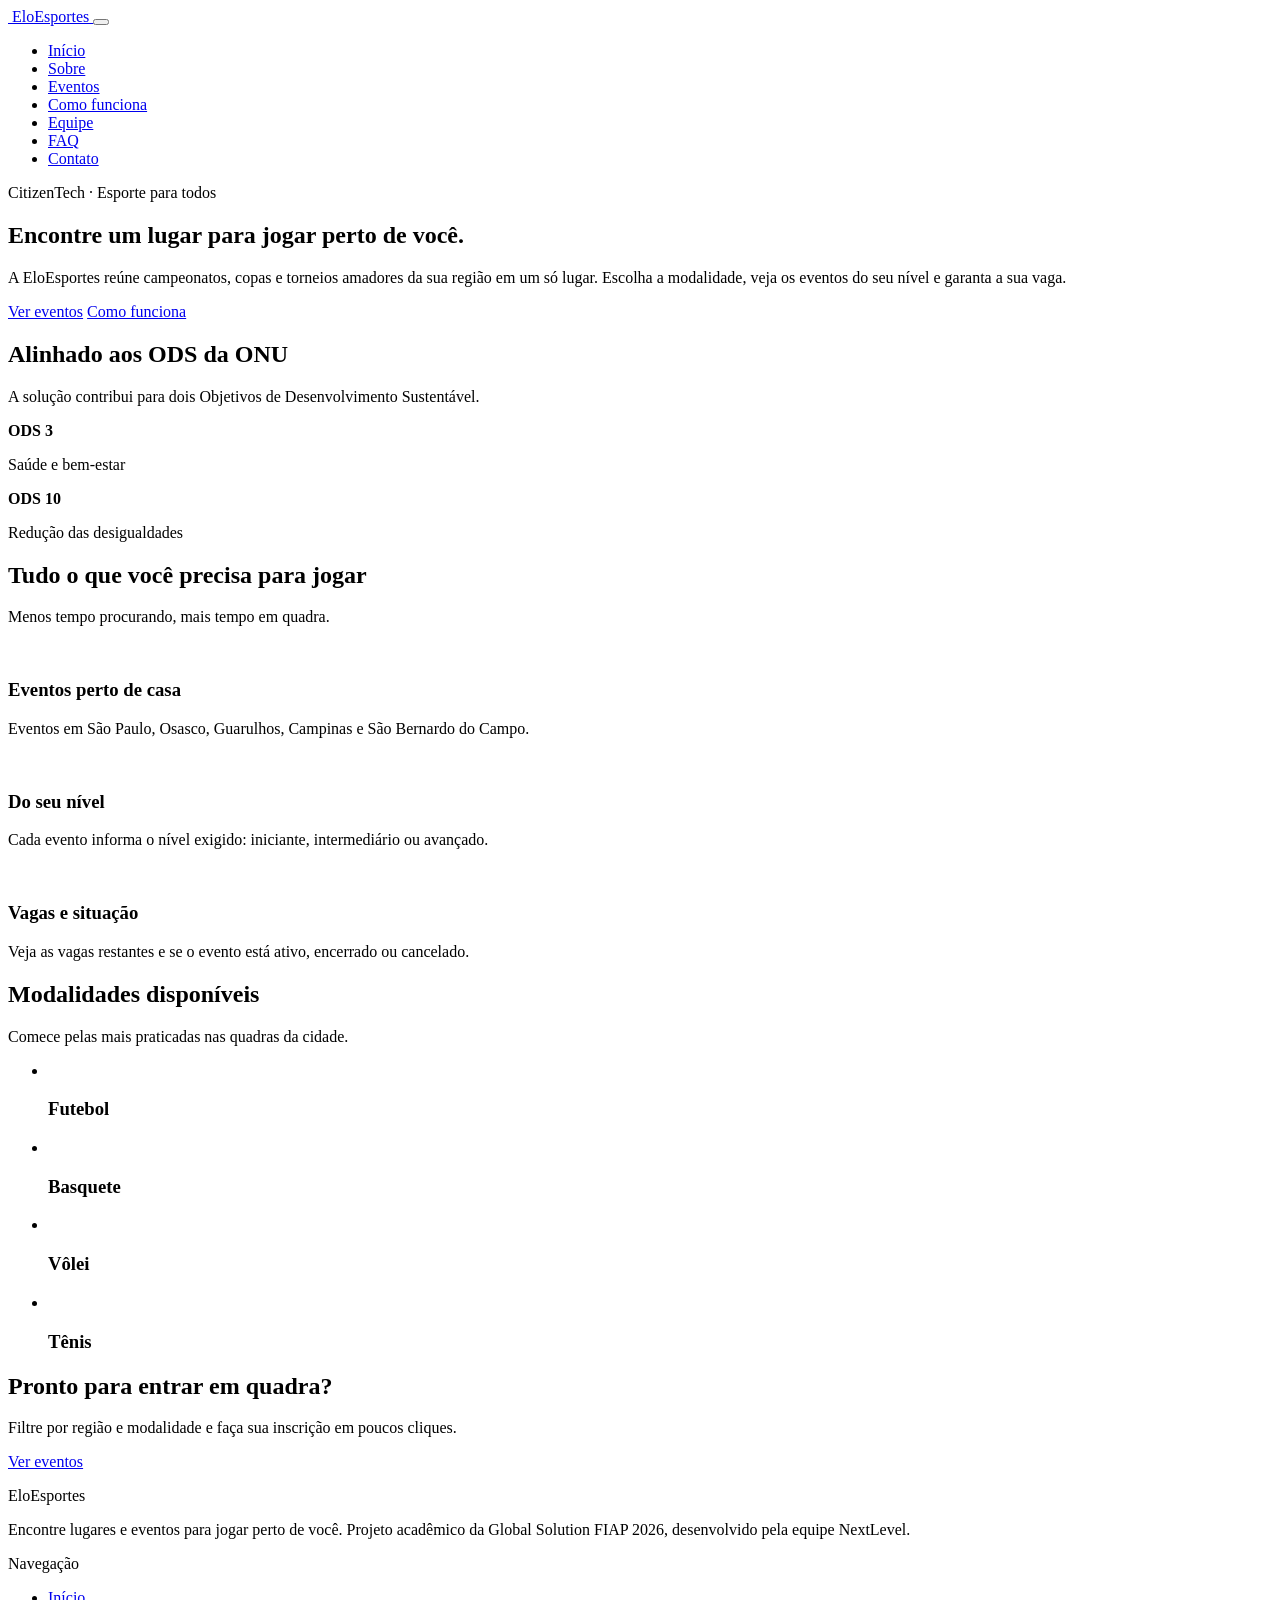
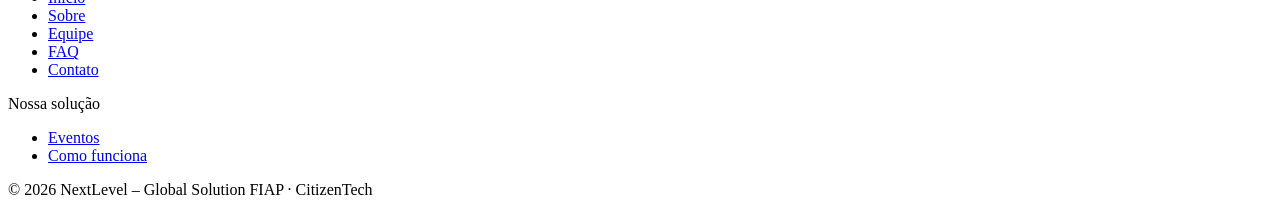
==== index.html @ 0ec85bc9 "feat: cria página inicial com apresentação e modalidades" ====
<!doctype html>
<html lang="pt-BR">
  <head>
    <meta charset="UTF-8" />
    <meta name="viewport" content="width=device-width, initial-scale=1.0" />
    <meta name="description" content="EloEsportes conecta jogadores a eventos e lugares para praticar esporte perto de casa, de acordo com o seu nível." />
    <link rel="icon" href="assets/icons/favicon.svg" type="image/svg+xml" />
    <link rel="stylesheet" href="css/style.css" />
    <title>EloEsportes | Encontre onde jogar</title>
    <script src="js/script.js" defer></script>
  </head>

  <body>
    <header class="site-header">
      <div class="container header-content">
        <a href="index.html" class="logo">
          <img src="assets/icons/logo.svg" alt="" />
          EloEsportes
        </a>

        <button class="menu-toggle" type="button" aria-label="Abrir menu">
          <span class="menu-toggle-barra"></span>
          <span class="menu-toggle-barra"></span>
          <span class="menu-toggle-barra"></span>
        </button>

        <nav class="menu-principal" aria-label="Menu principal">
          <ul class="nav-list">
            <li><a href="index.html" class="active" aria-current="page">Início</a></li>
            <li><a href="sobre.html">Sobre</a></li>
            <li><a href="eventos.html">Eventos</a></li>
            <li><a href="como-funciona.html">Como funciona</a></li>
            <li><a href="integrantes.html">Equipe</a></li>
            <li><a href="faq.html">FAQ</a></li>
            <li><a href="contato.html">Contato</a></li>
          </ul>
        </nav>
      </div>
    </header>

    <main>
      <section class="hero">
        <div class="container linha">
          <div class="col-2">
            <span class="tag">CitizenTech &middot; Esporte para todos</span>
            <h1>Encontre um lugar para <span>jogar</span> perto de você.</h1>
            <p class="subtitle">
              A EloEsportes reúne campeonatos, copas e torneios amadores da sua
              região em um só lugar. Escolha a modalidade, veja os eventos do
              seu nível e garanta a sua vaga.
            </p>
            <div class="flex">
              <a href="eventos.html" class="btn btn-primary">Ver eventos</a>
              <a href="como-funciona.html" class="btn btn-secondary">Como funciona</a>
            </div>
          </div>

          <aside class="card col-2" aria-label="Objetivos de Desenvolvimento Sustentável">
            <h2 class="titulo-card">Alinhado aos ODS da ONU</h2>
            <p>A solução contribui para dois Objetivos de Desenvolvimento Sustentável.</p>
            <div class="ods">
              <div class="ods-item">
                <strong>ODS 3</strong>
                <p>Saúde e bem-estar</p>
              </div>
              <div class="ods-item">
                <strong>ODS 10</strong>
                <p>Redução das desigualdades</p>
              </div>
            </div>
          </aside>
        </div>
      </section>

      <section class="section section-alt">
        <div class="container">
          <h2>Tudo o que você precisa para jogar</h2>
          <p class="subtitle">Menos tempo procurando, mais tempo em quadra.</p>

          <div class="linha">
            <article class="card col-3">
              <img class="icone" src="assets/icons/icone-local.svg" alt="" />
              <h3>Eventos perto de casa</h3>
              <p>Eventos em São Paulo, Osasco, Guarulhos, Campinas e São Bernardo do Campo.</p>
            </article>

            <article class="card col-3">
              <img class="icone" src="assets/icons/icone-nivel.svg" alt="" />
              <h3>Do seu nível</h3>
              <p>Cada evento informa o nível exigido: iniciante, intermediário ou avançado.</p>
            </article>

            <article class="card col-3">
              <img class="icone" src="assets/icons/icone-calendario.svg" alt="" />
              <h3>Vagas e situação</h3>
              <p>Veja as vagas restantes e se o evento está ativo, encerrado ou cancelado.</p>
            </article>
          </div>
        </div>
      </section>

      <section class="section">
        <div class="container">
          <h2>Modalidades disponíveis</h2>
          <p class="subtitle">Comece pelas mais praticadas nas quadras da cidade.</p>

          <ul class="linha">
            <li class="card col-4">
              <img class="icone" src="assets/icons/icone-esporte.svg" alt="" />
              <h3>Futebol</h3>
            </li>
            <li class="card col-4">
              <img class="icone" src="assets/icons/icone-esporte.svg" alt="" />
              <h3>Basquete</h3>
            </li>
            <li class="card col-4">
              <img class="icone" src="assets/icons/icone-esporte.svg" alt="" />
              <h3>Vôlei</h3>
            </li>
            <li class="card col-4">
              <img class="icone" src="assets/icons/icone-esporte.svg" alt="" />
              <h3>Tênis</h3>
            </li>
          </ul>
        </div>
      </section>

      <section class="section">
        <div class="container">
          <div class="cta-box">
            <div>
              <h2>Pronto para entrar em quadra?</h2>
              <p>Filtre por região e modalidade e faça sua inscrição em poucos cliques.</p>
            </div>
            <a href="eventos.html" class="btn btn-primary">Ver eventos</a>
          </div>
        </div>
      </section>
    </main>

    <footer class="site-footer">
      <div class="container">
        <div class="footer-content">
          <div>
            <p class="footer-title">EloEsportes</p>
            <p>
              Encontre lugares e eventos para jogar perto de você. Projeto
              acadêmico da Global Solution FIAP 2026, desenvolvido pela equipe
              NextLevel.
            </p>
          </div>

          <nav aria-label="Links do rodapé" class="footer-nav">
            <div>
              <p class="footer-title">Navegação</p>
              <ul class="footer-links">
                <li><a href="index.html">Início</a></li>
                <li><a href="sobre.html">Sobre</a></li>
                <li><a href="integrantes.html">Equipe</a></li>
                <li><a href="faq.html">FAQ</a></li>
                <li><a href="contato.html">Contato</a></li>
              </ul>
            </div>

            <div>
              <p class="footer-title">Nossa solução</p>
              <ul class="footer-links">
                <li><a href="eventos.html">Eventos</a></li>
                <li><a href="como-funciona.html">Como funciona</a></li>
              </ul>
            </div>
          </nav>
        </div>

        <p class="footer-bottom">
          &copy; 2026 NextLevel &ndash; Global Solution FIAP &middot; CitizenTech
        </p>
      </div>
    </footer>
  </body>
</html>
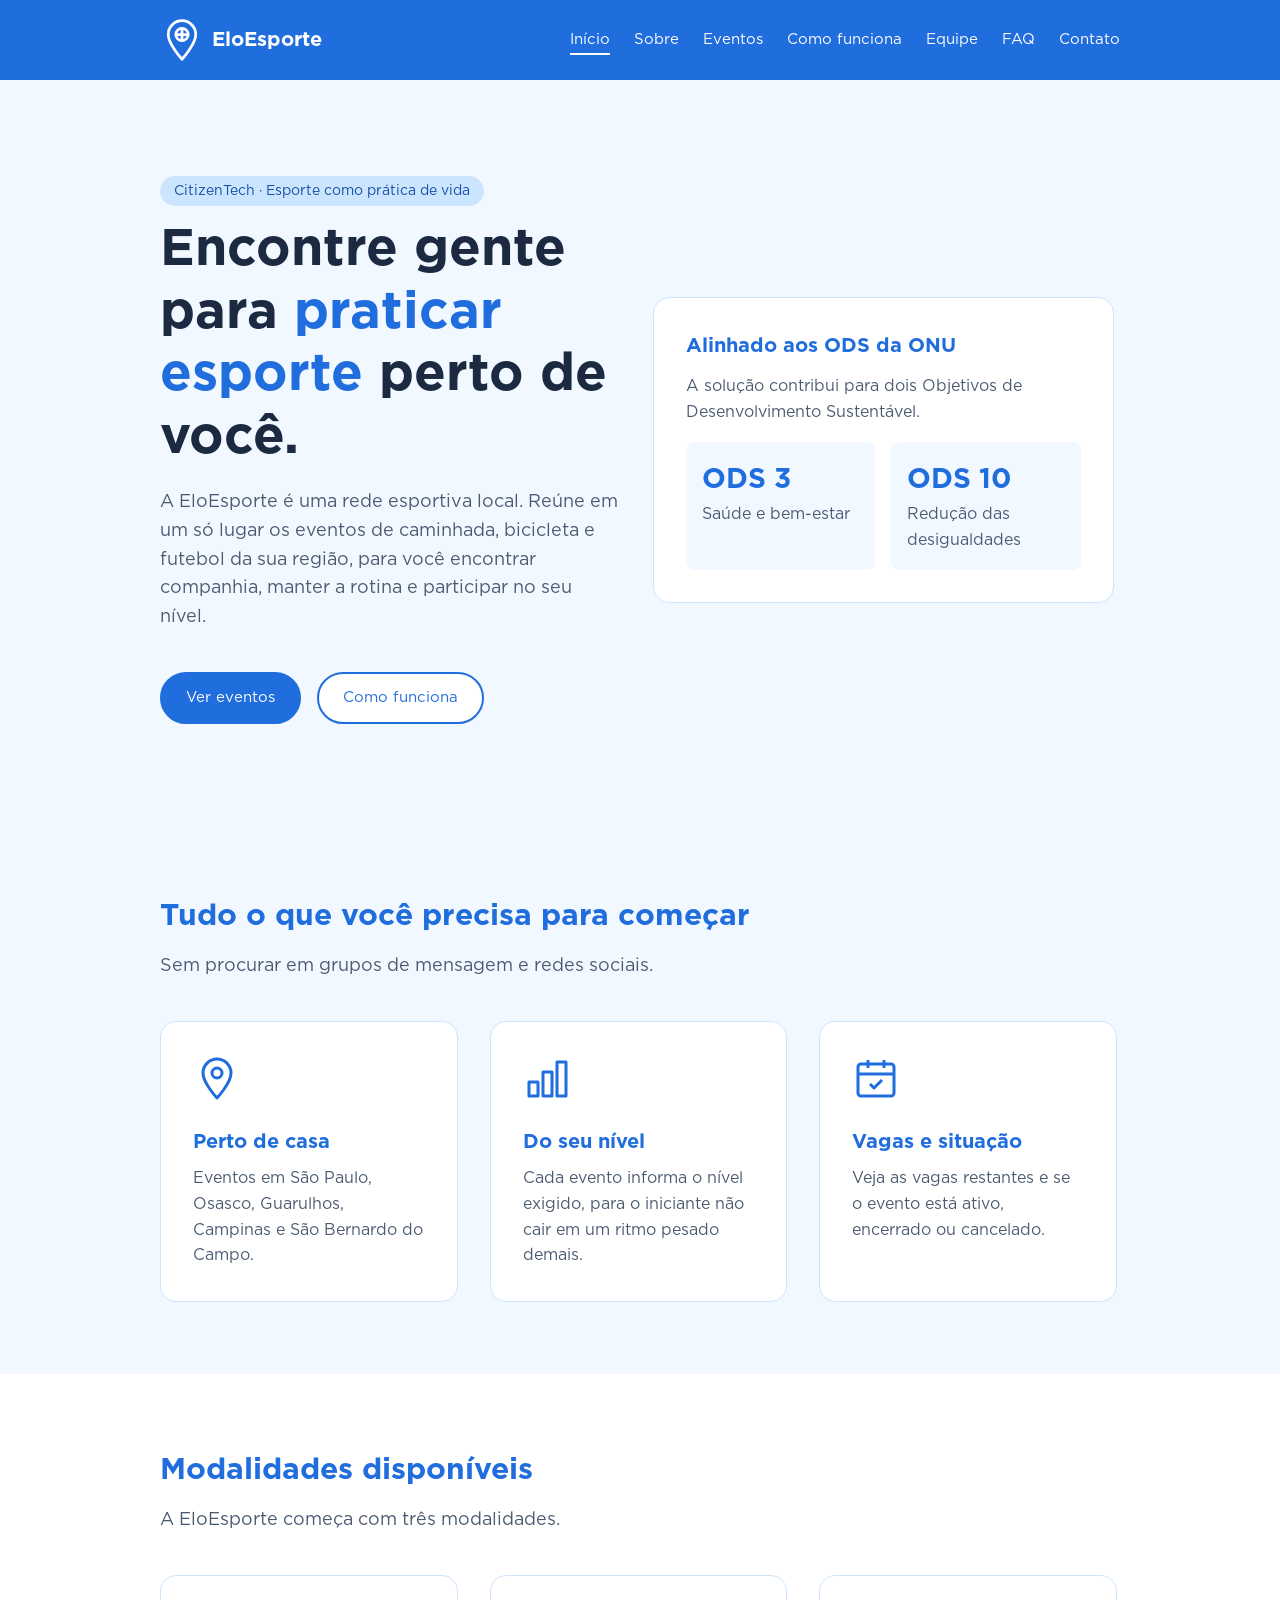
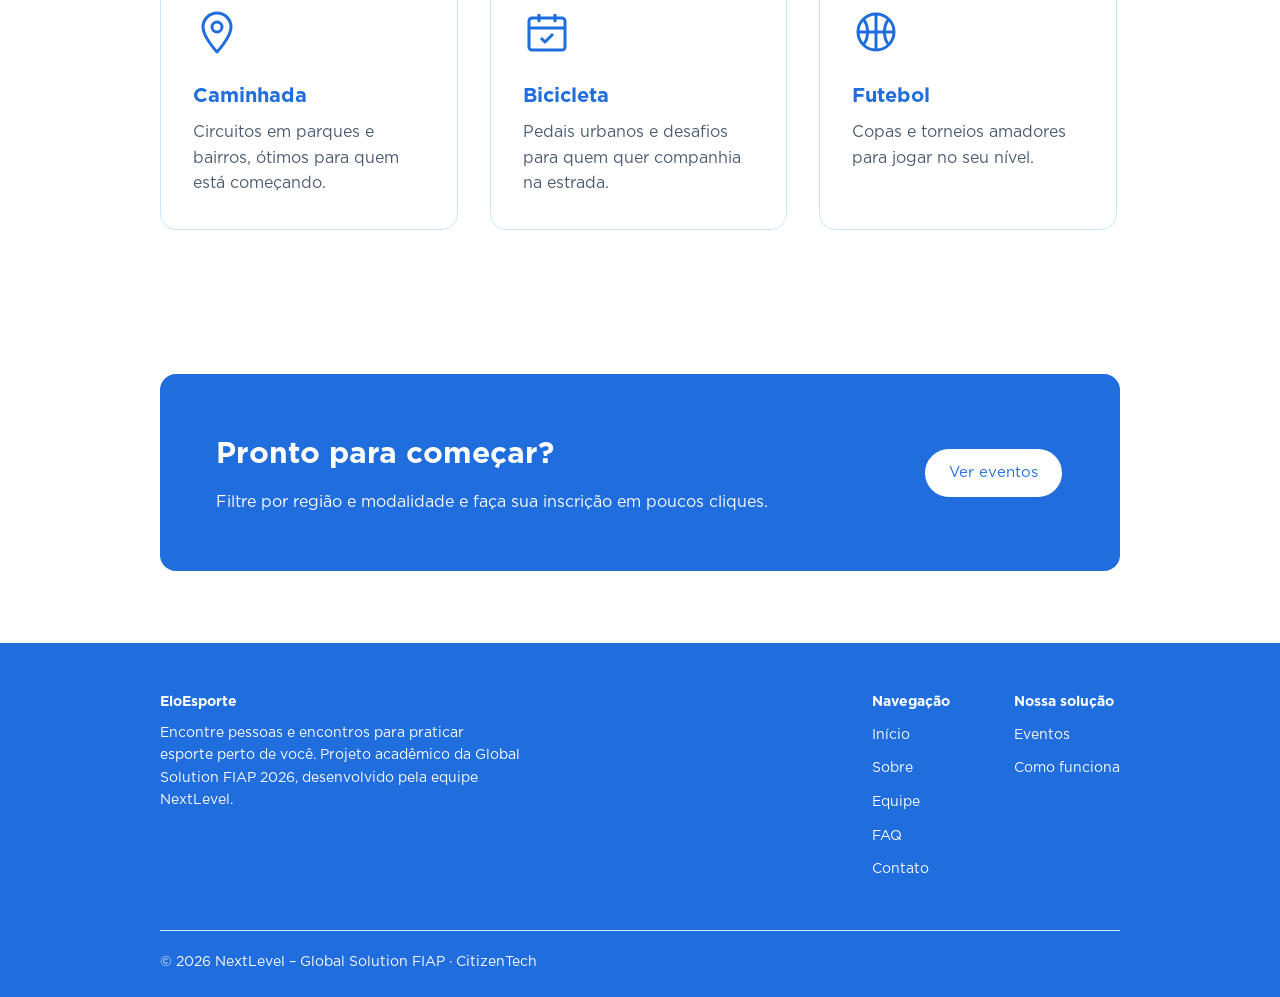
==== commit f3386e1d: "feat: atualiza página inicial para caminhada, bicicleta e futebol" ====
--- a/index.html
+++ b/index.html
@@ -3,10 +3,10 @@
   <head>
     <meta charset="UTF-8" />
     <meta name="viewport" content="width=device-width, initial-scale=1.0" />
-    <meta name="description" content="EloEsportes conecta jogadores a eventos e lugares para praticar esporte perto de casa, de acordo com o seu nível." />
+    <meta name="description" content="EloEsporte é uma rede esportiva local que conecta pessoas a eventos de caminhada, bicicleta e futebol perto de casa, de acordo com o seu nível." />
     <link rel="icon" href="assets/icons/favicon.svg" type="image/svg+xml" />
     <link rel="stylesheet" href="css/style.css" />
-    <title>EloEsportes | Encontre onde jogar</title>
+    <title>EloEsporte | Esporte como prática de vida</title>
     <script src="js/script.js" defer></script>
   </head>
 
@@ -15,7 +15,7 @@
       <div class="container header-content">
         <a href="index.html" class="logo">
           <img src="assets/icons/logo.svg" alt="" />
-          EloEsportes
+          EloEsporte
         </a>
 
         <button class="menu-toggle" type="button" aria-label="Abrir menu">
@@ -42,12 +42,13 @@
       <section class="hero">
         <div class="container linha">
           <div class="col-2">
-            <span class="tag">CitizenTech &middot; Esporte para todos</span>
-            <h1>Encontre um lugar para <span>jogar</span> perto de você.</h1>
+            <span class="tag">CitizenTech &middot; Esporte como prática de vida</span>
+            <h1>Encontre gente para <span>praticar esporte</span> perto de você.</h1>
             <p class="subtitle">
-              A EloEsportes reúne campeonatos, copas e torneios amadores da sua
-              região em um só lugar. Escolha a modalidade, veja os eventos do
-              seu nível e garanta a sua vaga.
+              A EloEsporte é uma rede esportiva local. Reúne em um só lugar os
+              eventos de caminhada, bicicleta e futebol da sua região, para
+              você encontrar companhia, manter a rotina e participar no seu
+              nível.
             </p>
             <div class="flex">
               <a href="eventos.html" class="btn btn-primary">Ver eventos</a>
@@ -74,20 +75,20 @@
 
       <section class="section section-alt">
         <div class="container">
-          <h2>Tudo o que você precisa para jogar</h2>
-          <p class="subtitle">Menos tempo procurando, mais tempo em quadra.</p>
+          <h2>Tudo o que você precisa para começar</h2>
+          <p class="subtitle">Sem procurar em grupos de mensagem e redes sociais.</p>
 
           <div class="linha">
             <article class="card col-3">
               <img class="icone" src="assets/icons/icone-local.svg" alt="" />
-              <h3>Eventos perto de casa</h3>
+              <h3>Perto de casa</h3>
               <p>Eventos em São Paulo, Osasco, Guarulhos, Campinas e São Bernardo do Campo.</p>
             </article>
 
             <article class="card col-3">
               <img class="icone" src="assets/icons/icone-nivel.svg" alt="" />
               <h3>Do seu nível</h3>
-              <p>Cada evento informa o nível exigido: iniciante, intermediário ou avançado.</p>
+              <p>Cada evento informa o nível exigido, para o iniciante não cair em um ritmo pesado demais.</p>
             </article>
 
             <article class="card col-3">
@@ -102,24 +103,23 @@
       <section class="section">
         <div class="container">
           <h2>Modalidades disponíveis</h2>
-          <p class="subtitle">Comece pelas mais praticadas nas quadras da cidade.</p>
+          <p class="subtitle">A EloEsporte começa com três modalidades.</p>
 
           <ul class="linha">
-            <li class="card col-4">
+            <li class="card col-3">
+              <img class="icone" src="assets/icons/icone-local.svg" alt="" />
+              <h3>Caminhada</h3>
+              <p>Circuitos em parques e bairros, ótimos para quem está começando.</p>
+            </li>
+            <li class="card col-3">
+              <img class="icone" src="assets/icons/icone-calendario.svg" alt="" />
+              <h3>Bicicleta</h3>
+              <p>Pedais urbanos e desafios para quem quer companhia na estrada.</p>
+            </li>
+            <li class="card col-3">
               <img class="icone" src="assets/icons/icone-esporte.svg" alt="" />
               <h3>Futebol</h3>
-            </li>
-            <li class="card col-4">
-              <img class="icone" src="assets/icons/icone-esporte.svg" alt="" />
-              <h3>Basquete</h3>
-            </li>
-            <li class="card col-4">
-              <img class="icone" src="assets/icons/icone-esporte.svg" alt="" />
-              <h3>Vôlei</h3>
-            </li>
-            <li class="card col-4">
-              <img class="icone" src="assets/icons/icone-esporte.svg" alt="" />
-              <h3>Tênis</h3>
+              <p>Copas e torneios amadores para jogar no seu nível.</p>
             </li>
           </ul>
         </div>
@@ -129,7 +129,7 @@
         <div class="container">
           <div class="cta-box">
             <div>
-              <h2>Pronto para entrar em quadra?</h2>
+              <h2>Pronto para começar?</h2>
               <p>Filtre por região e modalidade e faça sua inscrição em poucos cliques.</p>
             </div>
             <a href="eventos.html" class="btn btn-primary">Ver eventos</a>
@@ -142,9 +142,9 @@
       <div class="container">
         <div class="footer-content">
           <div>
-            <p class="footer-title">EloEsportes</p>
+            <p class="footer-title">EloEsporte</p>
             <p>
-              Encontre lugares e eventos para jogar perto de você. Projeto
+              Encontre pessoas e encontros para praticar esporte perto de você. Projeto
               acadêmico da Global Solution FIAP 2026, desenvolvido pela equipe
               NextLevel.
             </p>
--- a/css/style.css
+++ b/css/style.css
@@ -0,0 +1,792 @@
+/* Fontes */
+@font-face {
+    font-family: "Gotham";
+    src: url("../assets/fonts/Gotham-Book.otf") format("opentype");
+    font-weight: 400;
+}
+
+@font-face {
+    font-family: "Gotham";
+    src: url("../assets/fonts/Gotham-Medium.otf") format("opentype");
+    font-weight: 500;
+}
+
+@font-face {
+    font-family: "Gotham";
+    src: url("../assets/fonts/Gotham-Bold.otf") format("opentype");
+    font-weight: 700;
+}
+
+/* Variáveis */
+:root {
+    --cor-principal: #206DDD;
+    --cor-principal-escura: #154EA3;
+    --cor-clara: #CCE5FF;
+    --cor-fundo-claro: #F2F8FF;
+    --cor-branca: #FFFFFF;
+    --cor-texto: #1B2A41;
+    --cor-texto-secundario: #4A5A70;
+    --cor-erro: #D93025;
+    --cor-sucesso: #1E8E3E;
+
+    --fonte: "Gotham", Arial, sans-serif;
+
+    --raio-pequeno: 0.5rem;
+    --raio-medio: 1rem;
+    --raio-grande: 1.875rem;
+
+    --sombra: 0 0.25rem 0.75rem rgba(27, 42, 65, 0.15);
+}
+
+/* Base */
+html {
+    font-size: 100%;
+}
+
+* {
+    margin: 0;
+    padding: 0;
+    box-sizing: border-box;
+}
+
+body {
+    font-family: var(--fonte);
+    font-size: 1rem;
+    line-height: 1.6;
+    color: var(--cor-texto);
+    background-color: var(--cor-branca);
+}
+
+img {
+    max-width: 100%;
+}
+
+h1 {
+    font-size: 2.75rem;
+    line-height: 1.2;
+    margin-bottom: 0.75rem;
+}
+
+h2 {
+    font-size: 1.875rem;
+    color: var(--cor-principal);
+    margin-bottom: 0.75rem;
+}
+
+.titulo-card {
+    font-size: 1.25rem;
+}
+
+h3 {
+    font-size: 1.25rem;
+    color: var(--cor-principal);
+    margin-bottom: 0.5rem;
+}
+
+p {
+    color: var(--cor-texto-secundario);
+}
+
+a {
+    color: var(--cor-principal);
+}
+
+ul,
+ol {
+    list-style: none;
+}
+
+a:focus-visible,
+button:focus-visible,
+summary:focus-visible {
+    outline: 0.1875rem solid var(--cor-principal-escura);
+    outline-offset: 0.1875rem;
+}
+
+.subtitle {
+    font-size: 1.125rem;
+    margin-bottom: 2.5rem;
+}
+
+.nota {
+    font-size: 0.875rem;
+    margin-top: 0.5rem;
+}
+
+/* Layout */
+.container {
+    width: 90%;
+    margin: 0 auto;
+}
+
+.section {
+    padding: 4.5rem 0;
+}
+
+.section-alt {
+    background-color: var(--cor-fundo-claro);
+}
+
+.linha {
+    display: flex;
+    flex-wrap: wrap;
+    gap: 2rem;
+}
+
+.col-2 {
+    width: 48%;
+}
+
+.col-3 {
+    width: 31%;
+}
+
+.col-4 {
+    width: 22%;
+}
+
+.flex {
+    display: flex;
+    align-items: center;
+    gap: 1rem;
+}
+
+/* Componentes */
+.btn {
+    display: inline-block;
+    padding: 0.75rem 1.5rem;
+    border-radius: var(--raio-grande);
+    border: 0.125rem solid var(--cor-principal);
+    font-family: var(--fonte);
+    font-size: 0.9375rem;
+    text-decoration: none;
+    cursor: pointer;
+}
+
+.btn-primary {
+    background-color: var(--cor-principal);
+    color: var(--cor-branca);
+}
+
+.btn-primary:hover {
+    background-color: var(--cor-principal-escura);
+}
+
+.btn-secondary {
+    background-color: var(--cor-branca);
+    color: var(--cor-principal);
+}
+
+.btn-secondary:hover {
+    background-color: var(--cor-clara);
+}
+
+.tag {
+    display: inline-block;
+    padding: 0.25rem 0.875rem;
+    border-radius: var(--raio-grande);
+    background-color: var(--cor-clara);
+    color: var(--cor-principal-escura);
+    font-size: 0.875rem;
+    margin-bottom: 0.75rem;
+}
+
+.card {
+    background-color: var(--cor-branca);
+    border: 0.0625rem solid var(--cor-clara);
+    border-radius: var(--raio-medio);
+    padding: 2rem;
+}
+
+.card-destaque {
+    border: 0.125rem solid var(--cor-principal);
+}
+
+.icone {
+    width: 3rem;
+    height: 3rem;
+    margin-bottom: 1rem;
+}
+
+.passo {
+    display: inline-block;
+    width: 2.25rem;
+    height: 2.25rem;
+    line-height: 2.25rem;
+    text-align: center;
+    border-radius: 50%;
+    background-color: var(--cor-principal);
+    color: var(--cor-branca);
+    font-weight: 700;
+    margin-bottom: 1rem;
+    flex-shrink: 0;
+}
+
+.lista-simples li {
+    padding: 0.375rem 0;
+    color: var(--cor-texto-secundario);
+}
+
+.lista-simples li::before {
+    content: "• ";
+    color: var(--cor-principal);
+    font-weight: 700;
+}
+
+/* Header e menu */
+.site-header {
+    background-color: var(--cor-principal);
+}
+
+.header-content {
+    display: flex;
+    align-items: center;
+    justify-content: space-between;
+    height: 5rem;
+}
+
+.logo {
+    display: flex;
+    align-items: center;
+    gap: 0.5rem;
+    color: var(--cor-branca);
+    font-weight: 700;
+    font-size: 1.25rem;
+    text-decoration: none;
+}
+
+.logo img {
+    height: 2.75rem;
+}
+
+.nav-list {
+    display: flex;
+    gap: 1.5rem;
+}
+
+.nav-list a {
+    color: var(--cor-branca);
+    text-decoration: none;
+    font-size: 0.9375rem;
+    padding: 0.375rem 0;
+}
+
+.nav-list a:hover,
+.nav-list a.active {
+    border-bottom: 0.125rem solid var(--cor-branca);
+}
+
+.menu-toggle {
+    display: none;
+    flex-direction: column;
+    gap: 0.3rem;
+    padding: 0.5rem;
+    background: none;
+    border: none;
+    cursor: pointer;
+}
+
+.menu-toggle-barra {
+    width: 1.75rem;
+    height: 0.2rem;
+    background-color: var(--cor-branca);
+    border-radius: 0.125rem;
+}
+
+/* Footer */
+.site-footer {
+    background-color: var(--cor-principal);
+    padding: 3rem 0 1.5rem;
+}
+
+.site-footer p {
+    color: var(--cor-branca);
+    font-size: 0.875rem;
+}
+
+.footer-content {
+    display: flex;
+    justify-content: space-between;
+    gap: 2rem;
+}
+
+.footer-content > div > p {
+    max-width: 22.5rem;
+}
+
+.footer-title {
+    font-weight: 700;
+    margin-bottom: 0.5rem;
+}
+
+.footer-nav {
+    display: flex;
+    gap: 4rem;
+}
+
+.footer-links li {
+    margin-bottom: 0.5rem;
+}
+
+.footer-links a {
+    color: var(--cor-branca);
+    text-decoration: none;
+    font-size: 0.875rem;
+}
+
+.footer-links a:hover {
+    text-decoration: underline;
+}
+
+.footer-bottom {
+    margin-top: 2.5rem;
+    padding-top: 1.25rem;
+    border-top: 0.0625rem solid var(--cor-clara);
+}
+
+/* Página inicial */
+.hero {
+    background-color: var(--cor-fundo-claro);
+    padding: 6rem 0;
+}
+
+.hero .linha {
+    align-items: center;
+}
+
+.hero h1 {
+    font-size: 3.25rem;
+    margin-bottom: 1.25rem;
+}
+
+.hero h1 span {
+    color: var(--cor-principal);
+}
+
+.ods {
+    display: flex;
+    gap: 1rem;
+    margin-top: 1rem;
+}
+
+.ods-item {
+    padding: 1rem;
+    border-radius: var(--raio-pequeno);
+    background-color: var(--cor-fundo-claro);
+    width: 50%;
+}
+
+.ods-item strong {
+    display: block;
+    font-size: 1.75rem;
+    color: var(--cor-principal);
+}
+
+.cta-box {
+    display: flex;
+    align-items: center;
+    justify-content: space-between;
+    gap: 2.5rem;
+    background-color: var(--cor-principal);
+    border-radius: var(--raio-medio);
+    padding: 3.5rem;
+}
+
+.cta-box h2,
+.cta-box p {
+    color: var(--cor-branca);
+}
+
+.cta-box .btn-primary {
+    background-color: var(--cor-branca);
+    color: var(--cor-principal);
+    white-space: nowrap;
+}
+
+/* Sobre */
+.about-block {
+    align-items: flex-start;
+    margin-bottom: 3rem;
+}
+
+.about-block p {
+    margin-bottom: 1rem;
+}
+
+.mvp li {
+    display: flex;
+    align-items: center;
+    gap: 0.75rem;
+    padding: 0.625rem 0;
+    border-bottom: 0.0625rem solid var(--cor-clara);
+    color: var(--cor-texto-secundario);
+}
+
+.mvp .passo {
+    margin-bottom: 0;
+}
+
+/* Eventos (filtro e inscrição) */
+.filtro {
+    display: flex;
+    align-items: flex-end;
+    flex-wrap: wrap;
+    gap: 1.5rem;
+    margin-bottom: 2rem;
+}
+
+.filtro .form-group {
+    margin-bottom: 0;
+    min-width: 15rem;
+}
+
+.contador {
+    font-weight: 500;
+    color: var(--cor-principal-escura);
+}
+
+.evento .flex {
+    justify-content: space-between;
+    margin-top: 1rem;
+}
+
+.evento dl {
+    margin-top: 1rem;
+}
+
+.evento dt {
+    margin-top: 0.5rem;
+}
+
+.evento dd {
+    margin-bottom: 0;
+}
+
+.situacao {
+    display: inline-block;
+    margin-left: 0.5rem;
+    padding: 0.25rem 0.875rem;
+    border-radius: var(--raio-grande);
+    font-size: 0.875rem;
+    margin-bottom: 0.75rem;
+}
+
+.situacao-ativo {
+    background-color: #E6F4EA;
+    color: #137333;
+}
+
+.situacao-encerrado {
+    background-color: #EEF1F5;
+    color: var(--cor-texto-secundario);
+}
+
+.situacao-cancelado {
+    background-color: #FCE8E6;
+    color: #A50E0E;
+}
+
+.btn:disabled {
+    border-color: var(--cor-clara);
+    background-color: var(--cor-fundo-claro);
+    color: var(--cor-texto-secundario);
+    cursor: not-allowed;
+}
+
+.aviso {
+    margin-top: 0.75rem;
+    font-size: 0.875rem;
+    font-weight: 500;
+}
+
+.aviso-erro {
+    color: var(--cor-erro);
+}
+
+.aviso-sucesso {
+    color: var(--cor-sucesso);
+}
+
+.escondido {
+    display: none;
+}
+
+.sem-resultado {
+    padding: 1.5rem;
+    border: 0.0625rem dashed var(--cor-principal);
+    border-radius: var(--raio-medio);
+    text-align: center;
+}
+
+/* Como funciona (abas) */
+.abas-botoes {
+    display: flex;
+    flex-wrap: wrap;
+    gap: 0.75rem;
+    margin-bottom: 1.5rem;
+}
+
+.aba-botao {
+    padding: 0.625rem 1.25rem;
+    border: 0.125rem solid var(--cor-principal);
+    border-radius: var(--raio-grande);
+    background-color: var(--cor-branca);
+    color: var(--cor-principal);
+    font-family: var(--fonte);
+    font-size: 0.9375rem;
+    cursor: pointer;
+}
+
+.aba-botao:hover {
+    background-color: var(--cor-clara);
+}
+
+.aba-botao.ativa {
+    background-color: var(--cor-principal);
+    color: var(--cor-branca);
+}
+
+.aba-painel {
+    display: none;
+}
+
+.aba-painel.ativa {
+    display: block;
+}
+
+.jornada li {
+    display: flex;
+    align-items: center;
+    gap: 0.75rem;
+    padding: 0.625rem 0;
+    border-bottom: 0.0625rem solid var(--cor-clara);
+    color: var(--cor-texto-secundario);
+}
+
+.jornada .passo {
+    margin-bottom: 0;
+}
+
+/* Integrantes */
+.member-photo {
+    width: 5.5rem;
+    height: 5.5rem;
+    border-radius: 50%;
+    object-fit: cover;
+    flex-shrink: 0;
+}
+
+dt {
+    font-weight: 700;
+    font-size: 0.875rem;
+    margin-top: 1rem;
+}
+
+dd {
+    color: var(--cor-texto-secundario);
+    margin-bottom: 1rem;
+}
+
+/* FAQ */
+.faq-list {
+    max-width: 53.75rem;
+    margin: 0 auto;
+}
+
+.faq-item {
+    border: 0.0625rem solid var(--cor-clara);
+    border-radius: var(--raio-pequeno);
+    margin-bottom: 0.75rem;
+}
+
+.faq-item summary {
+    cursor: pointer;
+    padding: 1.25rem 1.5rem;
+    font-weight: 500;
+}
+
+.faq-item p {
+    padding: 0 1.5rem 1.25rem;
+}
+
+/* Contato */
+.form-group {
+    display: flex;
+    flex-direction: column;
+    margin-bottom: 1.25rem;
+}
+
+.form-group label {
+    font-size: 0.875rem;
+    margin-bottom: 0.375rem;
+}
+
+.form-group input,
+.form-group select,
+.form-group textarea {
+    font-family: var(--fonte);
+    font-size: 0.9375rem;
+    padding: 0.625rem;
+    border: 0.0625rem solid var(--cor-principal);
+    border-radius: var(--raio-pequeno);
+    background-color: var(--cor-branca);
+}
+
+.form-group textarea {
+    height: 8.75rem;
+    resize: vertical;
+}
+
+.form-group input:focus,
+.form-group select:focus,
+.form-group textarea:focus {
+    outline: 0.125rem solid var(--cor-principal);
+}
+
+.form-group .campo-erro {
+    border: 0.125rem solid var(--cor-erro);
+}
+
+.mensagem-erro {
+    color: var(--cor-erro);
+    font-size: 0.85rem;
+    margin-top: 0.25rem;
+}
+
+.mensagem-sucesso {
+    color: var(--cor-sucesso);
+    font-weight: 700;
+    margin-top: 1rem;
+}
+
+aside .card {
+    margin-bottom: 1.5rem;
+}
+
+/* Media queries */
+@media (max-width: 991px) {
+    .header-content {
+        flex-wrap: wrap;
+        height: auto;
+        min-height: 5rem;
+        padding: 0.625rem 0;
+    }
+
+    .menu-toggle {
+        display: flex;
+    }
+
+    .menu-principal {
+        display: none;
+        width: 100%;
+        padding-bottom: 1rem;
+    }
+
+    .menu-principal.menu-aberto {
+        display: block;
+    }
+
+    .nav-list {
+        flex-direction: column;
+        gap: 0;
+    }
+
+    .nav-list a {
+        display: block;
+        padding: 0.75rem 0;
+    }
+
+    html {
+        font-size: 93.75%;
+    }
+
+    .col-2,
+    .col-3,
+    .col-4 {
+        width: 47%;
+    }
+
+    .cta-box,
+    .footer-content {
+        flex-direction: column;
+        align-items: flex-start;
+    }
+}
+
+@media (max-width: 767px) {
+    html {
+        font-size: 90%;
+    }
+
+    .col-2,
+    .col-3 {
+        width: 100%;
+    }
+
+    .col-4 {
+        width: 44%;
+    }
+
+    h1,
+    .hero h1 {
+        font-size: 2.25rem;
+    }
+
+    .section,
+    .hero {
+        padding: 3rem 0;
+    }
+
+    .card {
+        padding: 1.5rem;
+    }
+
+    .cta-box {
+        padding: 1.75rem 1.5rem;
+    }
+
+    .flex,
+    .footer-nav {
+        flex-wrap: wrap;
+    }
+
+    .filtro .form-group {
+        width: 100%;
+    }
+}
+
+@media (max-width: 480px) {
+    .flex .btn,
+    .cta-box .btn {
+        width: 100%;
+        text-align: center;
+    }
+
+    .ods {
+        flex-direction: column;
+    }
+
+    .ods-item {
+        width: 100%;
+    }
+
+    .footer-nav {
+        gap: 2rem;
+    }
+}
+
+@media (min-width: 992px) {
+    .container {
+        width: 60rem;
+    }
+}
+
+@media (min-width: 1300px) {
+    .container {
+        width: 77.5rem;
+    }
+
+    .section {
+        padding: 6rem 0;
+    }
+}
